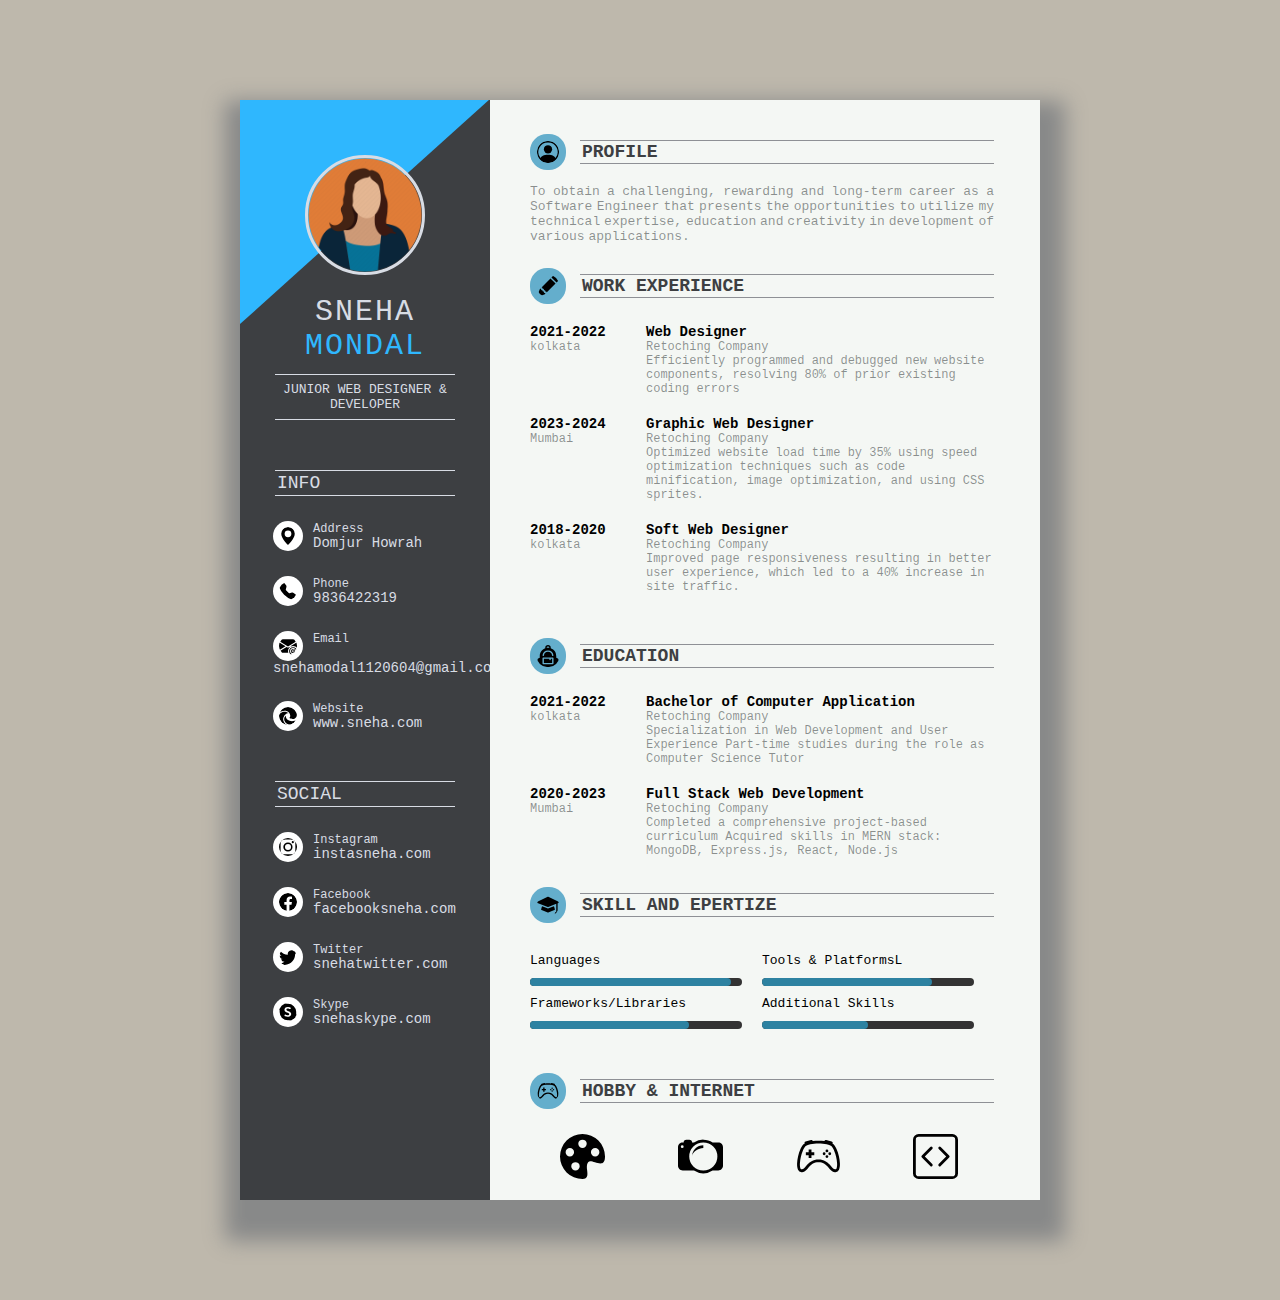
==== index.html @ 1d748f13 "Update and rename cv.html to index.html" ====
<!DOCTYPE html>
<html lang="en">

<head>
    <meta charset="UTF-8">
    <meta name="viewport" content="width=device-width, initial-scale=1.0">
    <link rel="stylesheet" href="style.css">
</head>

<body>
    <div class="resume-box">
        <div class="left-section">
            <div class="profile">
                <img src="profile.png" alt="" class="profile-img">
                <div class="blue-box"></div>
            </div>
    <h2 class="name">Sneha<br><span>Mondal</span></h2>
    <p class="n-p">JUNIOR Web Designer & DEVELOPER</p>

    <div class="info">
        <p class="heading">Info</p>
        <p class="p1"><span class="span1"><img src="location.svg" alt=""></span>Address <span><br> Domjur
                Howrah</span>
        </p>
        <p class="p1"><span class="span1"><img src="call.svg" alt=""></span>Phone <span><br>9836422319 </span>
        </p>
        <p class="p1"><span class="span1"><img src="mail.svg" alt=""></span>Email
            <span><br>snehamodal1120604@gmail.com </span>
        </p>
        <p class="p1"><span class="span1"><img src="domain.svg" alt=""></span>Website <span><br> www.sneha.com
            </span>
        </p>
    </div>


    <div class="info">
        <p class="heading">Social</p>
        <p class="p1"><span class="span1"><img src="instagram.svg" alt=""></span>Instagram <span><br>
                instasneha.com</span>
        </p>
        <p class="p1"><span class="span1"><img src="facebook.svg" alt=""></span>Facebook
            <span><br>facebooksneha.com </span>
        </p>

        <p class="p1"><span class="span1"><img src="twitter.svg" alt=""></span>Twitter <span><br>snehatwitter.com</span>
        </p>

        <p class="p1"><span class="span1"><img src="skype.svg" alt=""></span>Skype <span><br> snehaskype.com
            </span>
        </p>
    </div>
    </div>
    <div class="right-section">


        <div class="right-heading">
            <img src="user.svg" alt="">
            <p class="p2">Profile</p>
        </div>
        <p class="p3">
            To obtain a challenging, rewarding and long-term career as a Software Engineer that presents the
            opportunities to utilize my technical expertise, education and creativity in development of various
            applications.
        </p>
        <div class="clearfix"></div>
        <br><br>
        <div class="right-heading">
            <img src="pencil.svg" alt="">
            <p class="p2">Work Experience</p>
        </div>
        <div class="clearfix"></div>
        <div class="lr-box">
            <div class="left">
                <p class="p4">2021-2022</p>
                <p class="p5">kolkata</p>
            </div>
            <div class="right">
                <p class="p4">Web Designer</p>
                <p class="p5">Retoching Company</p>
                <p class="p5">Efficiently programmed and debugged new website components, resolving 80% of prior
                    existing coding errors</p>
            </div>
            <div class="clearfix"></div>
        </div>





        <div class="lr-box">
            <div class="left">
                <p class="p4">2023-2024</p>
                <p class="p5">Mumbai</p>
            </div>
            <div class="right">
                <p class="p4">Graphic Web Designer</p>
                <p class="p5">Retoching Company</p>
                <p class="p5">Optimized website load time by 35% using speed optimization techniques such as code
                    minification, image optimization, and using CSS sprites.</p>
            </div>


            <div class="clearfix"></div>
        </div>

        <div class="lr-box">
            <div class="left">
                <p class="p4">2018-2020</p>
                <p class="p5">kolkata</p>
            </div>
            <div class="right">
                <p class="p4">Soft Web Designer</p>
                <p class="p5">Retoching Company</p>
                <p class="p5">Improved page responsiveness resulting in better user experience, which led to a 40%
                    increase in site traffic.</p>
            </div>
            <div class="clearfix"></div>
        </div>
        <br><br>
        <div class="right-heading">
            <img src="edu.svg" alt="">
            <p class="p2">Education</p>
        </div>
        <div class="clearfix"></div>
        <div class="lr-box">
            <div class="left">
                <p class="p4">2021-2022</p>
                <p class="p5">kolkata</p>
            </div>
            <div class="right">
                <p class="p4">Bachelor of Computer Application</p>
                <p class="p5">Retoching Company</p>
                <p class="p5">Specialization in Web Development and User Experience
                    Part-time studies during the role as Computer Science Tutor</p>
            </div>
            <div class="clearfix"></div>
        </div>
        <div class="lr-box">
            <div class="left">
                <p class="p4">2020-2023</p>
                <p class="p5">Mumbai</p>
            </div>
            <div class="right">
                <p class="p4">Full Stack Web Development</p>
                <p class="p5">Retoching Company</p>
                <p class="p5">Completed a comprehensive project-based curriculum
                    Acquired skills in MERN stack: MongoDB, Express.js, React, Node.js</p>
            </div>
            <div class="clearfix"></div>
        </div>
        <br>


        <div class="right-heading">
            <img src="eduu.svg" alt="">
            <p class="p2">skill and epertize</p>
        </div>



        <div class="clearfix"></div>
        <div class="s-box">
            <p class="p6">Languages</p>
            <div id="progress"></div>
            <p class="p6">Frameworks/Libraries</p>
            <div id="progress1"></div>
        </div>
        <div class="s-box">
            <p class="p6">Tools & PlatformsL</p>
            <div id="progress2"></div>
            <p class="p6">Additional Skills</p>
            <div id="progress3"></div>
        </div>
        <div class="clearfix"></div>
        <br><br>
        <div class="right-heading">
            <img src="hobby.svg" alt="">
            <p class="p2">Hobby & Internet </p>
        </div>
        <div class="clearfix"></div>
        <img src="drawing.svg" alt="" class="h-img">
        <img src="camera2 (2).svg" alt="" class="h-img">
        <img src="game.svg" alt="" class="h-img">
        <img src="coding.svg" alt="" class="h-img">
    </div>
    <div class="clearfix"></div>
    </div>

</body>

</html>
---- style.css ----
:root {
    --bgcolor: #beb8ac;
    --blue: #2fb7fe;
    --black: #3D3F42;
    --white: #f4f7f4;
    --gray: #d8dce4;
    --lightgray: #8e9095;

}

* {
    margin: 0px;
    padding: 0px;
    box-sizing: border-box;
    font-family: monospace;

}

body {
    background: var(--bgcolor);

}

.clearfix {
    clear: both;

}

.resume-box {
    width: 800px;
    height: 1100px;
    margin: 100px auto;
    background: var(--white);
    box-shadow: 5px 21px 20px 20px #888989;

}

.left-section {
    background: var(--black);
    width: 250px;
    height: 1100px;
    float: left;
}

.profile {
    overflow: hidden;
    position: relative;

}

.blue-box {
    width: 257px;
    height: 407px;
    background: var(--blue);
    margin-left: -100px;
    transform: rotateZ(48deg);
    margin-top: -178px;
    
}

.profile-img {
    position: absolute;
    z-index: 9;
    width: 120px;
    height: 120px;
    transform: translate(-50%, -50%);
    left: 50%;
    top: 50%;
    border-radius: 50%;
    border: 3px solid var(--gray);
}

.name {
    color: var(--gray);
    text-align: center;
    margin-top: -34px;
    font-size: 30px;
    letter-spacing: 2px;
    font-weight: 400;
    text-transform: uppercase;

}

.name span {
    color: #2fb7fe;
}

.n-p {
    width: 180px;
    margin: 0 auto;
    text-align: center;
    padding: 7px;
    border-bottom: 1px solid var(--gray);
    border-top: 1px solid var(--gray);
    color: var(--gray);
    margin-top: 11px;
    text-transform: uppercase;
}

.info {
    margin-top: 50px;

}

.heading {
    width: 180px;
    margin: 0 auto;
    padding: 2px;
    border-bottom: 1px solid var(--gray);
    border-top: 1px solid var(--gray);
    color: var(--gray);
    margin-top: 11px;
    text-transform: uppercase;
    font-size: 18px;
}

.p1 {
    color: var(--gray);
    width: 184px;
    margin: 0 auto;
    margin-top: 25px;
    font-size: 12px;
    line-height: 14px;
}

.p1 span {
    font-size: 14px;

}

.span1 img {
    background: white;
    width: 30px;
    padding: 6px;
    border-radius: 16px;
    float: left;
    margin-right: 10px;
}

.right-section {
    padding: 40px;
    background: var(--white);
    width: 68%;
    float: left;
    height: 1000px;
}

.right-heading img {
    background: rgb(100, 174, 204);
    width: 36px;
    padding: 7px;
    border-radius: 17px;
    float: left;
    display: inline-block;
    margin-top: -6px;
}

.p2 {
    margin: 0 auto;
    padding: 2px;
    border-bottom: 1px solid var(--lightgray);
    border-top: 1px solid var(--lightgray);
    color: var(--black);
    text-transform: uppercase;
    font-size: 18px;
    font-weight: bolder;
    margin-left: 50px;
    line-height: 18px;

}

.p3 {
    margin-top: 20px;
    color:  rgba(19, 24, 26, 0.472);
    text-align: justify;
    word-spacing: -4px;

}

.left {
    width: 25%;
    float: left;

}

.right {
    width: 75%;
    float: left;
}
.lr-box{
    margin-top: 20px;
    margin-bottom: 20px;
}
.p4{
    font-size: 14px;
    font-weight: 600;
}
.p5{
    font-size: 12px;
    color: rgba(19, 24, 26, 0.472);

}
.s-box{
    width: 50%;
    float: left;
  padding: 20px 20px 20px 0px; 
}
#progress{
    background: #333;
    border-radius: 13px;
    height: 8px;
    width: 100%;

}
#progress:after{
    content:'';
    display: block;
    background: rgb(45, 130, 161);
    width:95%;
    height: 100%;
    border-radius: 9px;

}
#progress1{
    background: #333;
    border-radius: 13px;
    height: 8px;
    width: 100%;

}
#progress1:after{
    content:'';
    display: block;
    background:rgb(45, 130, 161);
    width:75%;
    height: 100%;
    border-radius: 9px;
    
}
#progress2{
    background: #333;
    border-radius: 13px;
    height: 8px;
    width: 100%;

}
#progress2:after{
    content:'';
    display: block;
    background: rgb(45, 130, 161);
    width:80%;
    height: 100%;
    border-radius: 9px;
    
}
#progress3{
    background: #333;
    border-radius: 13px;
    height: 8px;
    width: 100%;

}
#progress3:after{
    content:'';
    display: block;
    background: rgb(45, 130, 161);
    width:50%;
    height: 100%;
    border-radius: 9px;
    
}
.p6{
    margin-top: 10px;
    margin-bottom: 10px;
}
.h-img{
    margin-top: 25px;
    width: 45px;
    margin-right: 35px;
    margin-left: 30px;
}
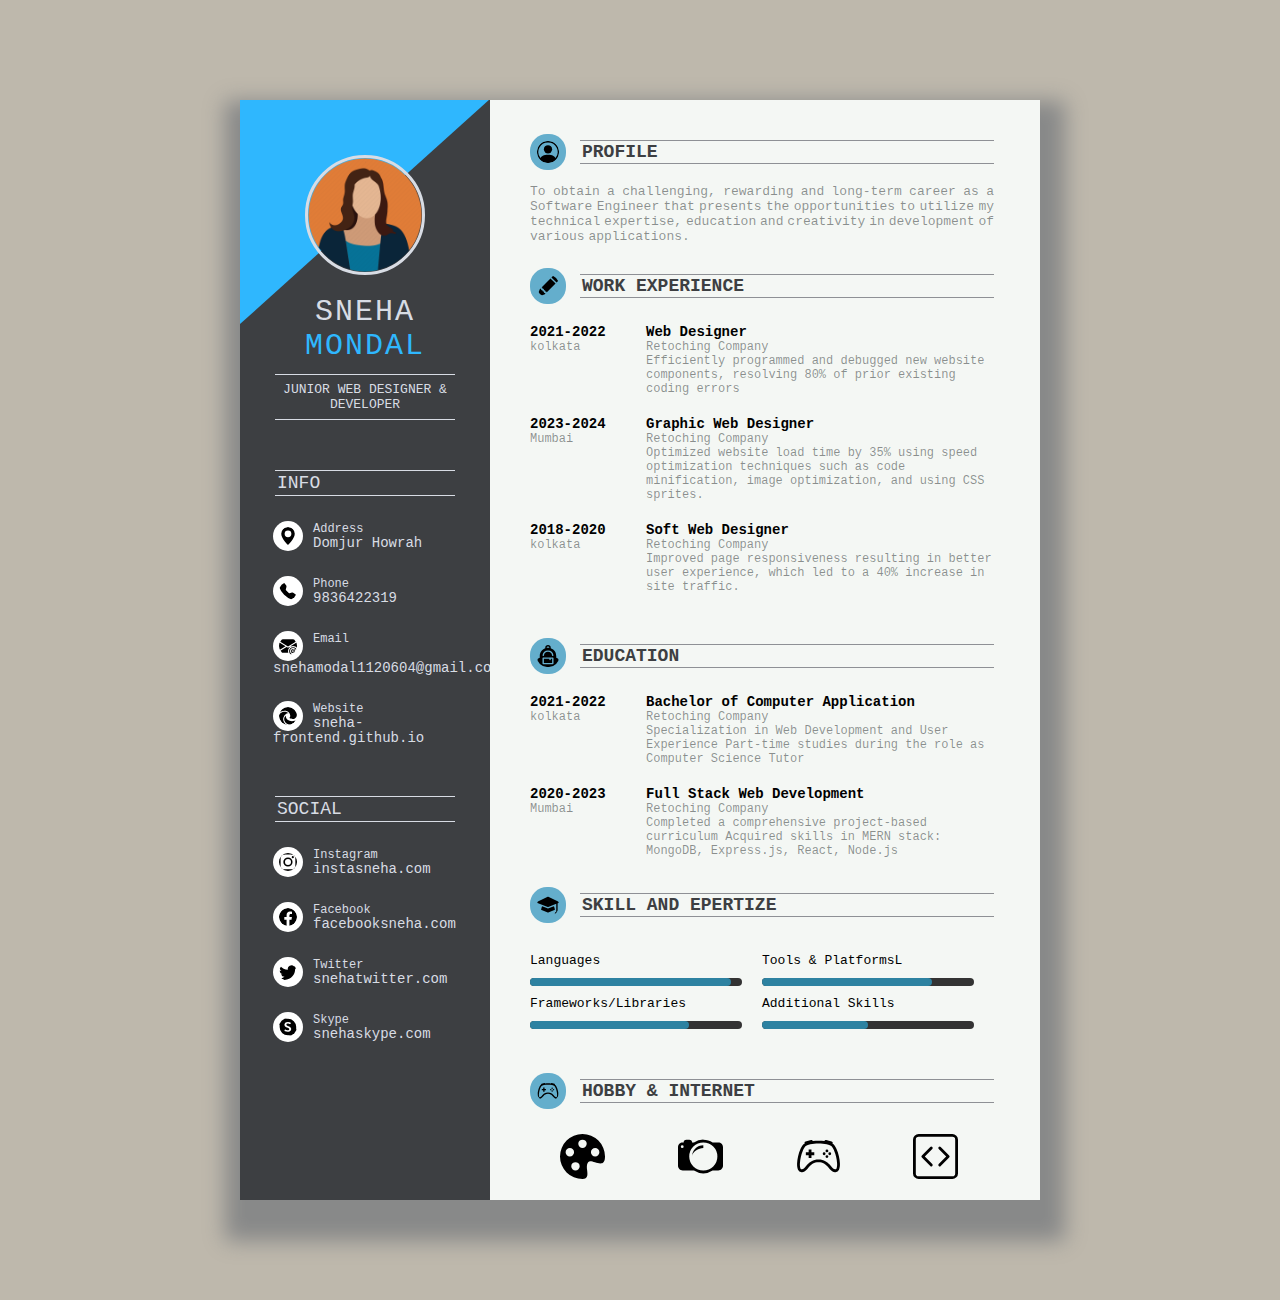
==== commit dee4cda9: "Update index.html" ====
--- a/index.html
+++ b/index.html
@@ -27,7 +27,7 @@
         <p class="p1"><span class="span1"><img src="mail.svg" alt=""></span>Email
             <span><br>snehamodal1120604@gmail.com </span>
         </p>
-        <p class="p1"><span class="span1"><img src="domain.svg" alt=""></span>Website <span><br> www.sneha.com
+        <p class="p1"><span class="span1"><img src="domain.svg" alt=""></span>Website <span><br> sneha-frontend.github.io
             </span>
         </p>
     </div>
